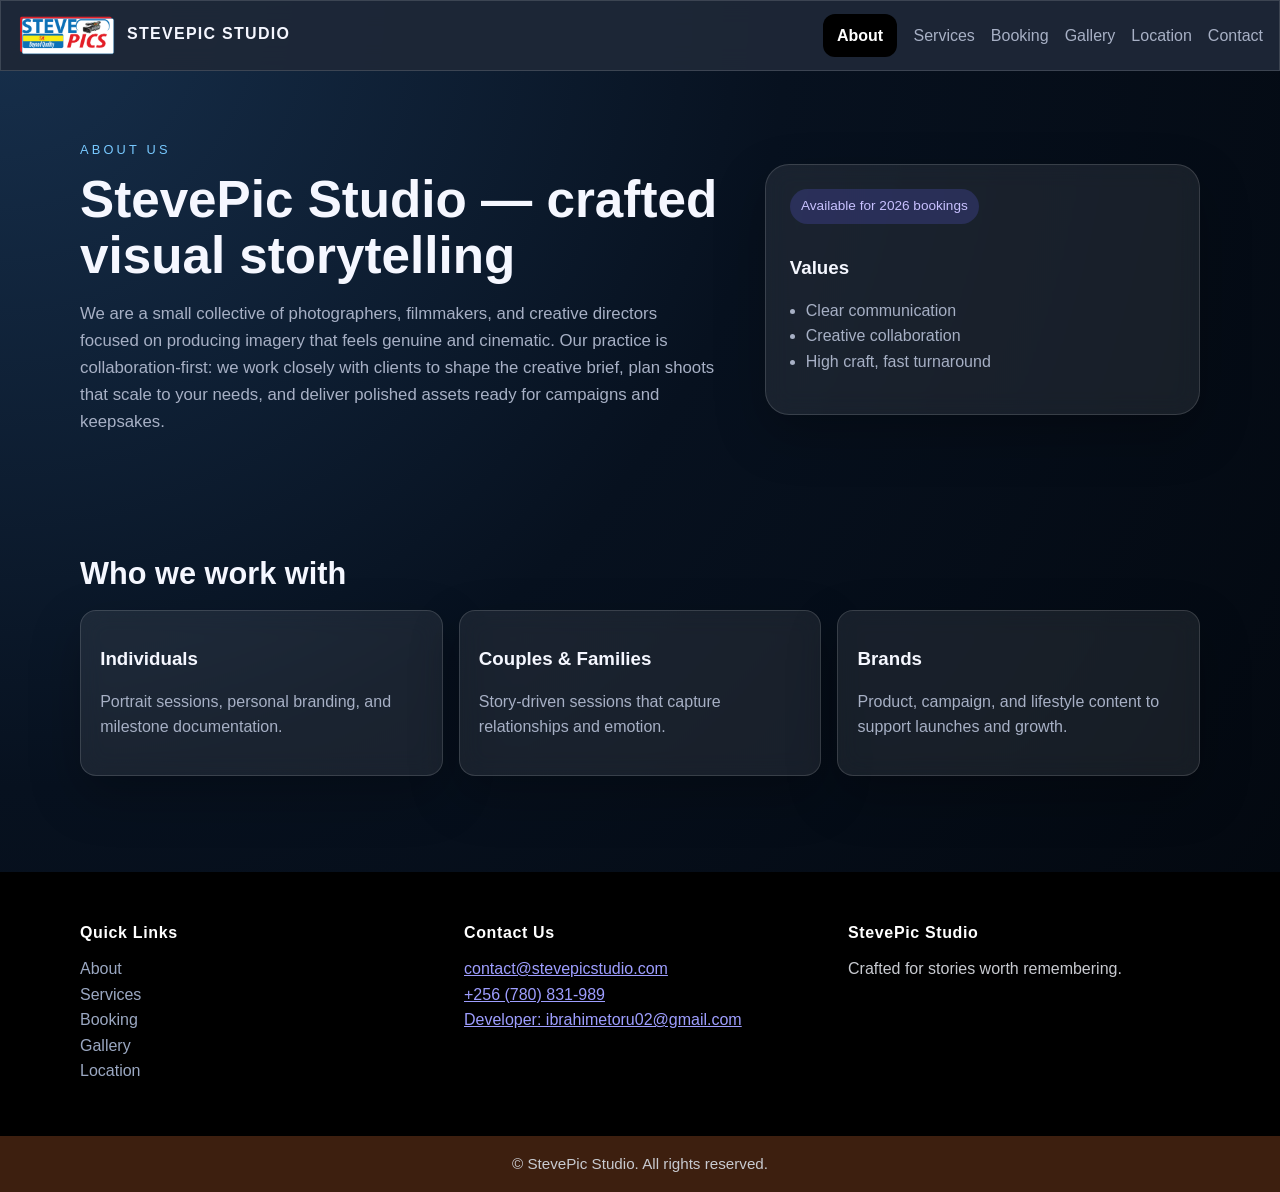
==== about.html @ 47b2e2d0 "Add files via upload" ====
<!DOCTYPE html>
<html lang="en">
  <head>
    <meta charset="UTF-8" />
    <meta name="viewport" content="width=device-width, initial-scale=1.0" />
    <title>About — StevePic Studio</title>
    <link rel="stylesheet" href="styles.css" />
  </head>
  <body class="page-about">
    <header class="hero">
      <nav class="nav container" aria-label="Primary navigation">
        <a class="brand" href="index.html"><img src="logo.png" alt="StevePic Studio logo" class="logo"/>StevePic Studio</a>
        <button class="menu-toggle" aria-label="Open navigation menu" aria-expanded="false">
          <span></span>
          <span></span>
          <span></span>
        </button>
        <div class="nav-links">
          <a href="about.html" class="active">About</a>
          <a href="services.html">Services</a>
          <a href="booking.html">Booking</a>
          <a href="gallery.html">Gallery</a>
          <a href="location.html">Location</a>
          <a href="contact.html">Contact</a>
        </div>
      </nav>
      <div class="container hero-content">
        <div class="hero-copy">
          <p class="eyebrow">About us</p>
          <h1>StevePic Studio — crafted visual storytelling</h1>
          <p class="hero-text">
            We are a small collective of photographers, filmmakers, and creative directors
            focused on producing imagery that feels genuine and cinematic. Our practice is
            collaboration-first: we work closely with clients to shape the creative brief,
            plan shoots that scale to your needs, and deliver polished assets ready for
            campaigns and keepsakes.
          </p>
        </div>

        <aside class="hero-card" aria-label="Studio highlights">
          <div class="card-pill">Available for <span id="year"></span> bookings</div>
          <h3>Values</h3>
          <ul>
            <li>Clear communication</li>
            <li>Creative collaboration</li>
            <li>High craft, fast turnaround</li>
          </ul>
        </aside>
      </div>
    </header>

    <main>
      <section class="section container">
        <div class="section-heading">
          <h2>Who we work with</h2>
        </div>
        <div class="card-grid">
          <article class="info-card">
            <h3>Individuals</h3>
            <p>Portrait sessions, personal branding, and milestone documentation.</p>
          </article>
          <article class="info-card">
            <h3>Couples & Families</h3>
            <p>Story-driven sessions that capture relationships and emotion.</p>
          </article>
          <article class="info-card">
            <h3>Brands</h3>
            <p>Product, campaign, and lifestyle content to support launches and growth.</p>
          </article>
        </div>
      </section>
    </main>

    <footer class="footer">
      <div class="container footer-content">
        <div class="footer-grid">
          <div>
            <div class="footer-heading">Quick Links</div>
            <div class="footer-links">
              <a href="about.html">About</a><br />
              <a href="services.html">Services</a><br />
              <a href="booking.html">Booking</a><br />
              <a href="gallery.html">Gallery</a><br />
              <a href="location.html">Location</a>
            </div>
          </div>
          <div>
            <div class="footer-heading">Contact Us</div>
            <div>
              <a href="mailto:contact@stevepicstudio.com">contact@stevepicstudio.com</a><br />
              <a href="https://wa.me/+256780831989" target="_blank" rel="noopener noreferrer">+256 (780) 831-989</a><br />
              <a href="mailto:ibrahimetoru02@gmail.com">Developer: ibrahimetoru02@gmail.com</a>
            </div>
          </div>
          <div>
            <div class="footer-heading">StevePic Studio</div>
            <div>Crafted for stories worth remembering.</div>
          </div>
        </div>
      </div>
      <div class="footer-bottom">
        © <span id="year"></span> StevePic Studio. All rights reserved.
      </div>
    </footer>

    <script src="script.js"></script>
  </body>
</html>
---- styles.css ----
:root {
  color-scheme: dark;
  --bg: #07111f;
  --panel: rgba(255, 255, 255, 0.08);
  --panel-strong: rgba(255, 255, 255, 0.12);
  --text: #f5f7ff;
  --muted: #a7b0c5;
  --accent: #ff8a5b;
  --accent-2: #6c63ff;
  --border: rgba(255, 255, 255, 0.14);
}

* {
  box-sizing: border-box;
}

html,
body {
  min-height: 100%;
}

body {
  margin: 0;
  display: flex;
  flex-direction: column;
  min-height: 100vh;
  font-family: 'Inter', sans-serif;
  color: var(--text);
  background: radial-gradient(circle at top left, #17304d 0%, var(--bg) 45%, #02060c 100%);
  line-height: 1.6;
}

main {
  flex: 1;
  padding-bottom: 3rem;
}

img {
  max-width: 100%;
 
  
}

.container {
  width: min(1120px, calc(100% - 2rem));
  margin: 0 auto;
}

.hero {
  padding: 0 0 4.5rem;
  margin-top: 0;
}

.nav {
  display: flex;
  justify-content: space-between;
  align-items: center;
  padding: 0.8rem 1rem;
  border: 1px solid var(--border);
  border-radius: 0;
  background: rgba(7, 17, 31, 0.9);
  backdrop-filter: blur(12px);
}

/* Make the nav full width while keeping inner container spacing */
.nav.container {
  width: 100%;
  max-width: none;
  margin: 0;
  padding-left: 1rem;
  padding-right: 1rem;
  border-radius: 0;
}

.page-home .nav {
  background: rgba(7, 17, 31, 0.9);
}

.page-about .nav {
  background: rgba(30, 40, 55, 0.95);
}

.page-services .nav {
  background: rgba(20, 30, 45, 0.95);
}

.page-booking .nav {
  background: rgba(18, 24, 40, 0.95);
}

.page-gallery .nav {
  background: rgba(12, 20, 30, 0.95);
}

.brand {
  color: var(--text);
  text-decoration: none;
  font-weight: 800;
  letter-spacing: 0.08em;
  text-transform: uppercase;
}

.brand img,
.logo {
  height:40px;
  display: inline-block;
  vertical-align: middle;
  margin-right: 0.6rem;
}

.nav-links {
  display: flex;
  gap: 1rem;
  align-items: center;
}

.nav-links a {
  color: var(--muted);
  text-decoration: none;
  font-weight: 500;
  transition: color 180ms ease;
}

.nav-links a:hover {
  color: var(--text);
}

.nav-links a.active {
  background: #000;
  color: #fff;
  font-weight: 700;
  padding: 0.55rem 0.9rem;
  border-radius: 0.75rem;
}

.menu-toggle {
  display: none;
  flex-direction: column;
  gap: 0.24rem;
  border: 0;
  background: transparent;
  padding: 0.25rem;
  cursor: pointer;
}

.menu-toggle span {
  width: 1.4rem;
  height: 2px;
  background: var(--text);
  display: block;
}

.hero-content {
  display: grid;
  grid-template-columns: 1.2fr 0.8fr;
  gap: 2rem;
  align-items: center;
  padding-top: 3.5rem;
}

.eyebrow {
  text-transform: uppercase;
  letter-spacing: 0.25em;
  font-size: 0.8rem;
  color: #78c9ff;
  margin-bottom: 0.75rem;
}

h1,
h2,
h3 {
  line-height: 1.1;
}

h1 {
  font-size: clamp(2.2rem, 4vw, 4rem);
  margin: 0 0 1rem;
}

.hero-text {
  font-size: 1.05rem;
  color: var(--muted);
  max-width: 640px;
}

.hero-actions {
  display: flex;
  gap: 1rem;
  flex-wrap: wrap;
  margin-top: 1.5rem;
}

.btn {
  display: inline-flex;
  width: auto;
  min-width: 180px;
  padding: 0.8rem 1.2rem;
  justify-content: center;
  align-items: center;
  border-radius: 999px;
  text-align: center;
  text-decoration: none;
  font-weight: 600;
  transition: transform 200ms ease, background 200ms ease;
}
.form-control{
  height: 50px;
  padding: 10px;
  font-size: 16px;
}

.btn:hover {
  transform: translateY(-2px);
}

@media (max-width: 500px) {
  .btn {
    width: 100%;
    max-width: 100%;
  }
}

.btn-primary {
  background: linear-gradient(135deg, var(--accent), #ffb36b);
  color: #111;
}
.btn-primary:hover {
  background: linear-gradient(135deg, #81b604, var(--accent));
}
.btn-secondary {
  background: transparent;
  color: var(--text);
  border: 1px solid var(--border);
}

.hero-card,
.info-card,
.portfolio-card,
.contact-form {
  background: var(--panel);
  border: 1px solid var(--border);
  box-shadow: 0 20px 50px rgba(0, 0, 0, 0.25);
  backdrop-filter: blur(12px);
}

.hero-card {
  padding: 1.5rem;
  border-radius: 1.5rem;
}

.card-pill {
  display: inline-block;
  padding: 0.4rem 0.7rem;
  border-radius: 999px;
  background: rgba(108, 99, 255, 0.2);
  color: #c8c1ff;
  font-size: 0.85rem;
  margin-bottom: 1rem;
}

.hero-card ul {
  padding-left: 1rem;
  color: var(--muted);
}

.section {
  padding: 2rem 0 3rem;
}

.stats {
  display: grid;
  grid-template-columns: repeat(3, 1fr);
  gap: 1rem;
  margin-top: 1rem;
}

.stats > div {
  padding: 1.2rem;
  border-radius: 1rem;
  background: var(--panel-strong);
  border: 1px solid var(--border);
  text-align: center;
}

.stats strong {
  display: block;
  font-size: 1.4rem;
  margin-bottom: 0.25rem;
}

.stats span {
  color: var(--muted);
}

.section-heading {
  margin-bottom: 1.25rem;
}

.section-heading h2 {
  font-size: clamp(1.5rem, 2.4vw, 2.2rem);
  margin: 0;
}

.card-grid,
.portfolio-grid {
  display: grid;
  grid-template-columns: repeat(3, 1fr);
  gap: 1rem;
}

.service-highlight-section {
  margin-top: 2rem;
}

.service-highlight-grid {
  display: grid;
  grid-template-columns: minmax(0, 1.1fr) minmax(0, 0.9fr);
  gap: 1.5rem;
  align-items: center;
}




/* banner image */
.service-highlight-image img {

  height: 400px;
  border-radius: 10px;
  display: block;
  box-shadow: 0 20px 50px rgba(0, 0, 0, 0.25);
  object-fit: contain;
}

.service-highlight-grid ul {
  list-style: disc inside;
  margin-top: 1rem;
  color: var(--muted);
}

.info-card,
.portfolio-card {
  padding: 1.2rem;
  border-radius: 1rem;
}

.map-container {
  margin-top: 1.5rem;
  border: 1px solid rgba(255, 255, 255, 0.12);
  border-radius: 1rem;
  overflow: hidden;
  background: rgba(0, 0, 0, 0.8);
}

.map-container iframe {
  width: 100%;
  min-height: 420px;
  border: 0;
  display: block;
}

.info-card p,
.portfolio-card p {
  color: var(--muted);
}

.contact {
  display: grid;
  gap: 1rem;
}

.contact-form {
  display: grid;
  gap: 0.9rem;
  padding: 1.2rem;
  border-radius: 1rem;
}

.contact-form input,
.contact-form textarea {
  border: 1px solid var(--border);
  border-radius: 0.8rem;
  padding: 0.85rem 1rem;
  background: rgba(255, 255, 255, 0.04);
  color: var(--text);
  font: inherit;
}

.contact-form input:focus,
.contact-form textarea:focus {
  outline: 2px solid rgba(255, 138, 91, 0.45);
  border-color: var(--accent);
}

.contact-form input::placeholder,
.contact-form textarea::placeholder {
  color: #9ba8c2;
}

.form-message {
  min-height: 1.2rem;
  margin: 0;
  font-size: 0.95rem;
}

.form-message.success {
  color: #8dffb2;
}

.form-message.error {
  color: #ff9b9b;
}

.form-message.info {
  color: #b7cdff;
}

/* Contact icons removed per user preference; text links are used instead */

.reveal {
  opacity: 0;
  transform: translateY(20px);
  transition: opacity 600ms ease, transform 600ms ease;
}

.reveal.is-visible {
  opacity: 1;
  transform: translateY(0);
}

.back-to-top {
  position: fixed;
  right: 1rem;
  bottom: 1rem;
  border: 0;
  border-radius: 999px;
  width: 2.8rem;
  height: 2.8rem;
  background: linear-gradient(135deg, var(--accent), var(--accent-2));
  color: white;
  cursor: pointer;
  font-size: 1.2rem;
  box-shadow: 0 12px 24px rgba(0, 0, 0, 0.3);
  opacity: 0;
  pointer-events: none;
  transition: opacity 220ms ease, transform 220ms ease;
}

.back-to-top.show {
  opacity: 1;
  pointer-events: auto;
}

.back-to-top:hover {
  transform: translateY(-2px);
}

.footer {
  padding: 3rem 0 0;
  color: #c8cad0;
  background: #000;
  text-align: left;
  margin-top: auto;
}

.footer .footer-content {
  padding: 0 0 2rem;
}

.footer .footer-grid {
  display: grid;
  grid-template-columns: repeat(3, minmax(0, 1fr));
  gap: 2rem;
  align-items: start;
}

.footer .footer-heading {
  color: #fff;
  font-weight: 700;
  margin-bottom: 0.65rem;
  letter-spacing: 0.04em;
}

.footer .footer-links a,
.footer .footer-links a:visited {
  color: #9ba8c2;
  text-decoration: none;
}

.footer .footer-links a:hover {
  color: #fff;
}

.footer small,
.footer p,
.footer div {
  color: #c8cad0;
}

.footer-bottom {
  background: #3d1f0f;
  padding: 1rem 0;
  text-align: center;
  color: #f4e7d3;
  font-size: 0.95rem;
  margin-top: 20px;
  margin-bottom: 0;
}

.footer-bottom a {
  color: #f4e7d3;
  text-decoration: none;
}

@media (max-width: 820px) {
  .footer .footer-grid {
    grid-template-columns: 1fr;
  }
}

@media (max-width: 820px) {
  .hero-content,
  .card-grid,
  .portfolio-grid,
  .stats,
  .service-highlight-grid {
    grid-template-columns: 1fr;
  }

  .service-highlight-image {
    order: 2;
    width: 100%;
  }

  .service-highlight-image img {
    width: 100%;
    max-height: 420px;
    object-fit: cover;
  }

  .nav {
    border-radius: 1rem;
    flex-direction: column;
    gap: 0.7rem;
  }

  .menu-toggle {
    display: flex;
  }

  .nav {
    align-items: center;
    justify-content: space-between;
    position: relative;
    z-index: 9998;
  }

  .nav-links {
    display: none;
    position: fixed;
    top: 0;
    left: 0;
    width: 100%;
    height: 75vh;
    padding: 4.5rem 1.5rem 1.5rem;
    flex-direction: column;
    gap: 1rem;
    align-items: stretch;
    background: rgba(0, 0, 0, 0.95);
    z-index: 100000;
    overflow-y: auto;
    border-bottom-left-radius: 1.2rem;
    border-bottom-right-radius: 1.2rem;
  }

  .nav-panel {
    width: 100%;
    padding: 0;
    flex-direction: column;
    gap: 1rem;
    background: transparent;
    border: none;
    box-shadow: none;
    position: relative;
    z-index: 100001;
    overflow: visible;
  }

  .nav-links.open {
    display: flex;
  }

  .nav-links a {
    width: 100%;
    padding: 0.85rem 1rem;
    border-radius: 0.85rem;
    background: rgba(255, 255, 255, 0.04);
  }

  .nav-links a.active,
  .nav-links a:hover {
    background: rgba(255, 255, 255, 0.12);
  }
}
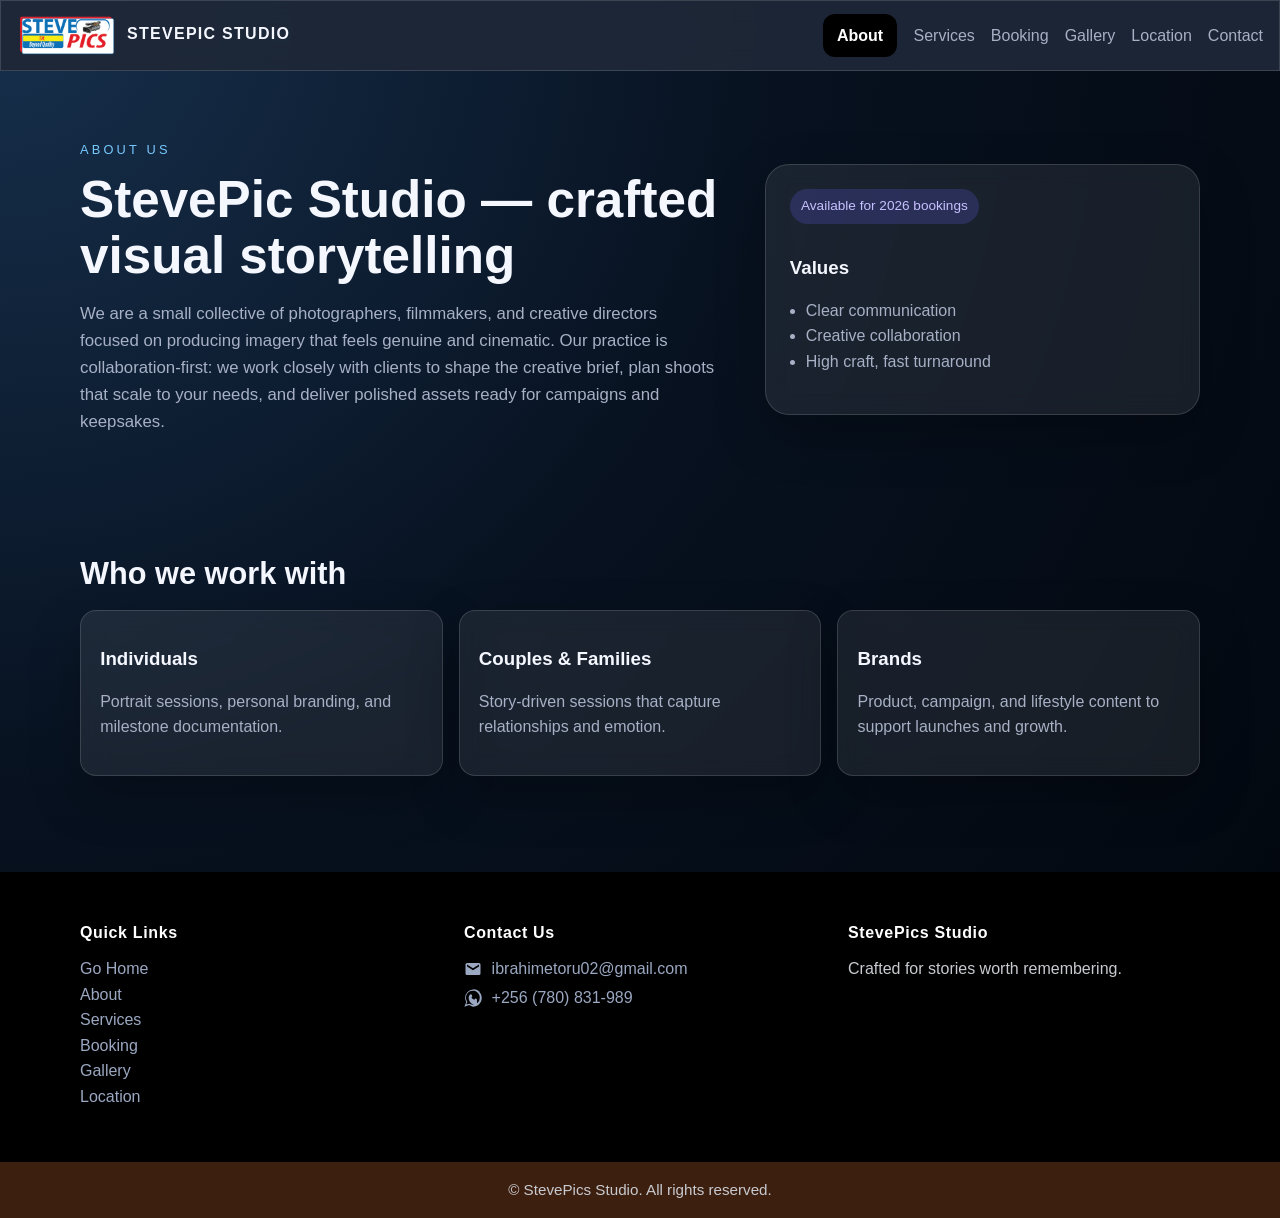
==== commit 371308ce: "Add files via upload" ====
--- a/about.html
+++ b/about.html
@@ -9,7 +9,8 @@
   <body class="page-about">
     <header class="hero">
       <nav class="nav container" aria-label="Primary navigation">
-        <a class="brand" href="index.html"><img src="logo.png" alt="StevePic Studio logo" class="logo"/>StevePic Studio</a>
+        <a class="brand" href="index.html">
+          <img src="stevePics studio lira logo.png" alt="StevePic Studio logo" class="logo"/>StevePic Studio</a>
         <button class="menu-toggle" aria-label="Open navigation menu" aria-expanded="false">
           <span></span>
           <span></span>
@@ -71,38 +72,53 @@
       </section>
     </main>
 
-    <footer class="footer">
+    
+   
+   <footer class="footer">
       <div class="container footer-content">
         <div class="footer-grid">
           <div>
             <div class="footer-heading">Quick Links</div>
             <div class="footer-links">
+              <a href="index.html">Go Home</a><br />
               <a href="about.html">About</a><br />
               <a href="services.html">Services</a><br />
               <a href="booking.html">Booking</a><br />
-              <a href="gallery.html">Gallery</a><br />
+              <a href="gallery.html">Gallery</a><br>
               <a href="location.html">Location</a>
             </div>
           </div>
           <div>
-            <div class="footer-heading">Contact Us</div>
-            <div>
-              <a href="mailto:contact@stevepicstudio.com">contact@stevepicstudio.com</a><br />
-              <a href="https://wa.me/+256780831989" target="_blank" rel="noopener noreferrer">+256 (780) 831-989</a><br />
-              <a href="mailto:ibrahimetoru02@gmail.com">Developer: ibrahimetoru02@gmail.com</a>
+           <div class="footer-heading">Contact Us</div>
+            <div class="contact-info">
+              <a class="contact-item" href="mailto:ibrahimetoru02@gmail.com">
+                <span class="icon" aria-hidden="true">
+                  <svg viewBox="0 0 24 24" xmlns="http://www.w3.org/2000/svg">
+                    <path d="M20 4H4a2 2 0 0 0-2 2v12a2 2 0 0 0 2 2h16a2 2 0 0 0 2-2V6a2 2 0 0 0-2-2zm0 4.5-8 5-8-5V6l8 5 8-5v2.5z"/>
+                  </svg>
+                </span>
+                <span class="contact-text">ibrahimetoru02@gmail.com</span>
+              </a><br />
+              <a class="contact-item" href="https://wa.me/256780831989" target="_blank" rel="noopener noreferrer">
+                <span class="icon" aria-hidden="true">
+                  <svg viewBox="0 0 24 24" xmlns="http://www.w3.org/2000/svg">
+                    <path d="M20.52 3.48A11.86 11.86 0 0 0 12 .5 11.6 11.6 0 0 0 1.5 11.6c0 2.07.54 4 1.5 5.73L.5 23.5l6.5-2.2A11.6 11.6 0 0 0 12 23.5c6.4 0 11.63-5.2 11.63-11.6 0-3.1-1.22-5.9-3.11-7.78zM12 21a9.3 9.3 0 0 1-4.68-1.28l-.34-.2-3.86 1.31 1.32-3.76-.22-.36A9.2 9.2 0 1 1 21 12 9.27 9.27 0 0 1 12 21zm5.2-7.3c-.28-.14-1.66-.82-1.92-.91s-.42-.14-.6.14-.69.91-.85 1.1-.31.21-.59.07a6.2 6.2 0 0 1-1.82-1.12 6.98 6.98 0 0 1-1.29-1.61c-.14-.28 0-.43.11-.56.11-.11.28-.31.42-.47.14-.16.19-.28.28-.47.09-.19 0-.35-.07-.49s-.6-1.46-.82-2c-.22-.53-.43-.46-.6-.47-.14 0-.31 0-.47 0s-.49.07-.75.35a3.2 3.2 0 0 0-1 1.2c-.35.61-1.02 1.84-1.02 3.45s1.05 4 1.2 4.28c.14.28 2.07 3.3 5.02 4.62 2.95 1.31 2.95.87 3.48.81.53-.07 1.66-.68 1.9-1.33.22-.61.22-1.13.15-1.24-.07-.11-.28-.16-.56-.3z"/>
+                  </svg>
+                </span>
+                <span class="contact-text">+256 (780) 831-989</span>
+              </a>
             </div>
           </div>
           <div>
-            <div class="footer-heading">StevePic Studio</div>
+            <div class="footer-heading">StevePics Studio</div>
             <div>Crafted for stories worth remembering.</div>
           </div>
         </div>
       </div>
       <div class="footer-bottom">
-        © <span id="year"></span> StevePic Studio. All rights reserved.
+        &copy; <span id="year"></span> StevePics Studio. All rights reserved.
       </div>
     </footer>
-
     <script src="script.js"></script>
   </body>
 </html>
--- a/styles.css
+++ b/styles.css
@@ -386,6 +386,25 @@
   font: inherit;
 }
 
+.contact-form .date-field {
+  display: flex;
+  align-items: center;
+  gap: 0.75rem;
+  width: 100%;
+  flex-wrap: nowrap;
+}
+
+.contact-form .date-label {
+  color: #9ba8c2;
+  font-size: 0.95rem;
+  white-space: nowrap;
+}
+
+.contact-form .date-field input {
+  flex: 1;
+  min-width: 0;
+}
+
 .contact-form input:focus,
 .contact-form textarea:focus {
   outline: 2px solid rgba(255, 138, 91, 0.45);
@@ -397,6 +416,16 @@
   color: #9ba8c2;
 }
 
+@media (max-width: 480px) {
+  .contact-form .date-field {
+    gap: 0.5rem;
+  }
+
+  .contact-form .date-label {
+    font-size: 0.9rem;
+  }
+}
+
 .form-message {
   min-height: 1.2rem;
   margin: 0;
@@ -415,8 +444,34 @@
   color: #b7cdff;
 }
 
-/* Contact icons removed per user preference; text links are used instead */
-
+.contact-item {
+  display: inline-flex;
+  gap: 0.6rem;
+  align-items: center;
+  color: #9ba8c2;
+  text-decoration: none;
+}
+.contact-item .icon {
+  display: inline-flex;
+  width: 18px;
+  height: 18px;
+  flex: 0 0 18px;
+  align-items: center;
+  justify-content: center;
+  color: #9ba8c2;
+}
+.contact-item svg {
+  width: 18px;
+  height: 18px;
+  display: block;
+  fill: currentColor;
+}
+.contact-item:hover,
+.contact-item:focus {
+  color: #fff;
+}
+
+/* End footer contact icons */
 .reveal {
   opacity: 0;
   transform: translateY(20px);
@@ -506,6 +561,14 @@
   margin-top: 20px;
   margin-bottom: 0;
 }
+.contact-info a{
+  text-decoration: none;
+  color: #9ba8c2;
+
+}
+.contact-info a:hover{
+  color: #fff;
+}
 
 .footer-bottom a {
   color: #f4e7d3;
@@ -602,3 +665,11 @@
     background: rgba(255, 255, 255, 0.12);
   }
 }
+
+
+
+.gallery-img img{
+ 
+ 
+  object-fit: cover;
+}
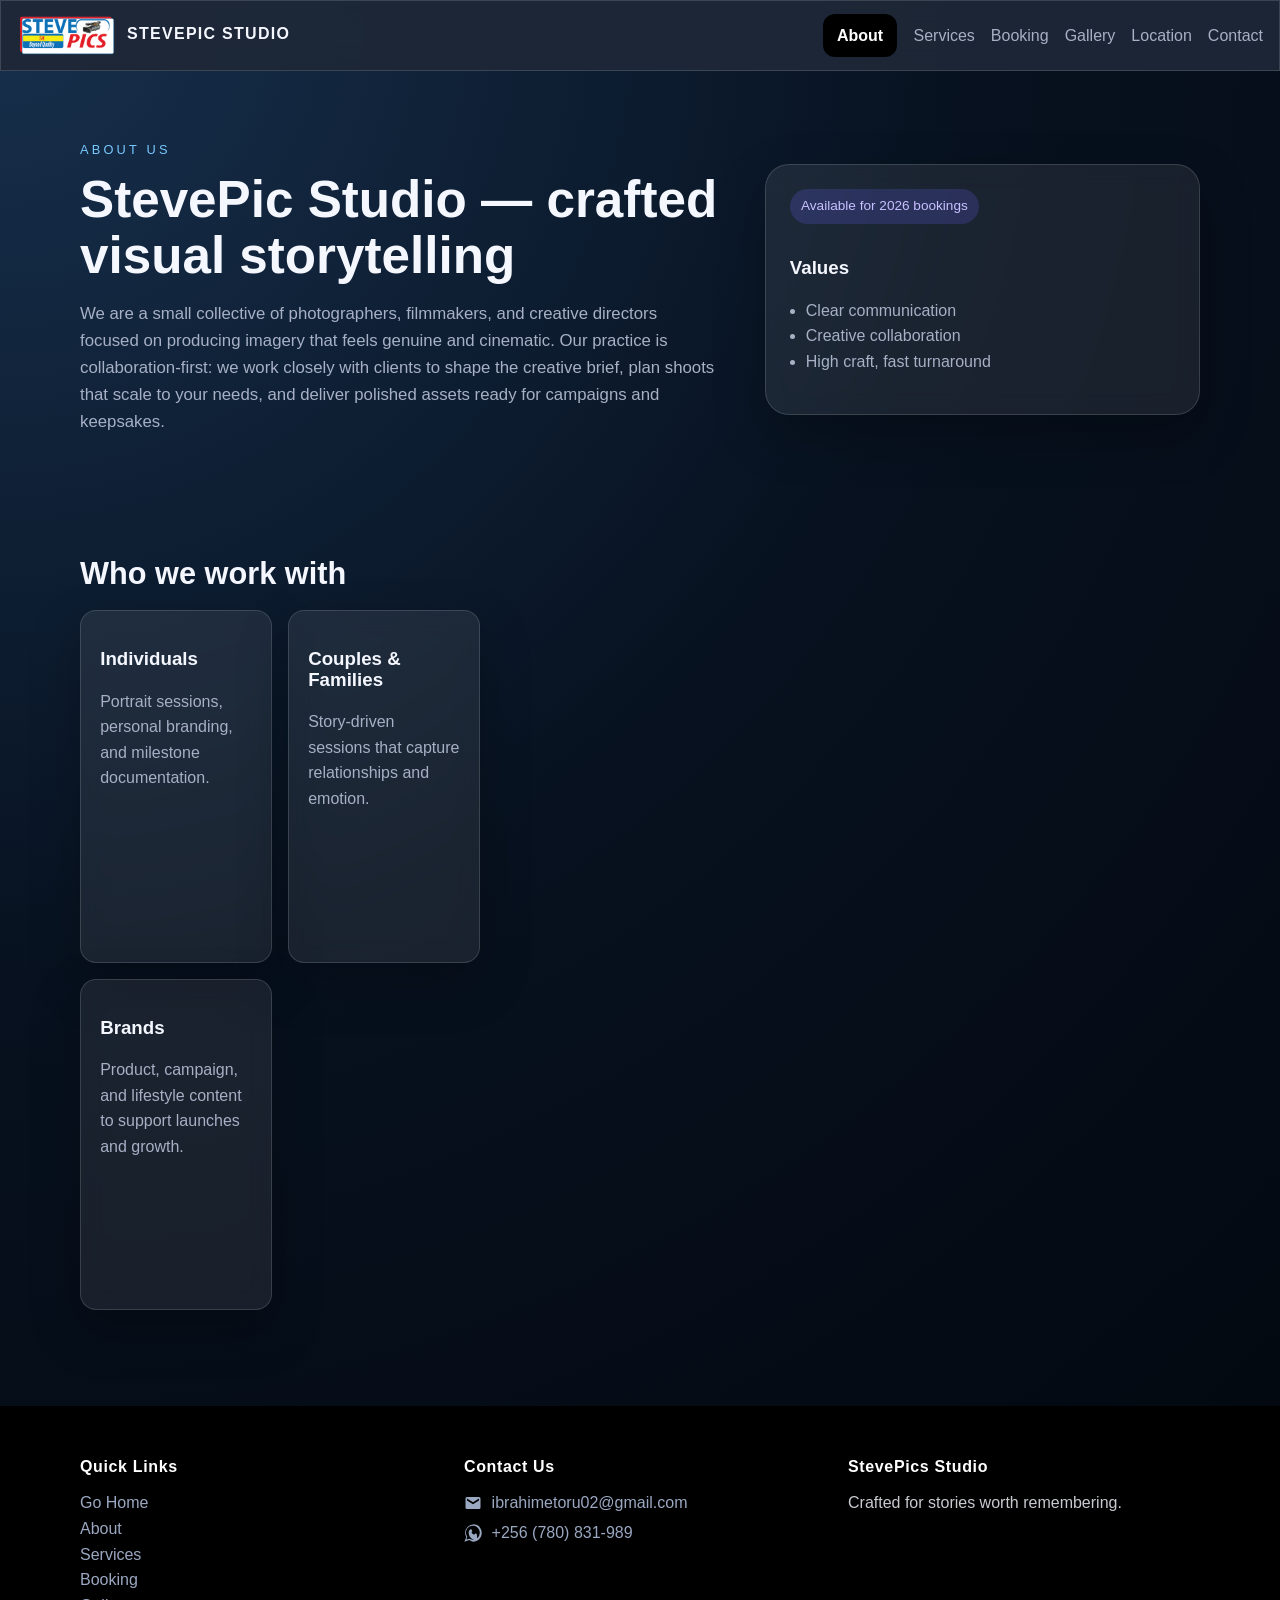
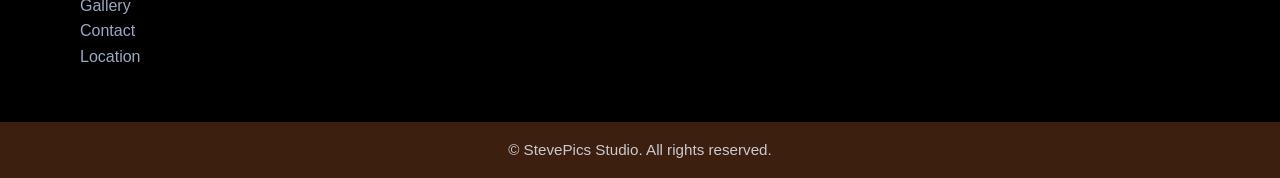
==== commit 9f3812a0: "Add files via upload" ====
--- a/about.html
+++ b/about.html
@@ -84,7 +84,8 @@
               <a href="about.html">About</a><br />
               <a href="services.html">Services</a><br />
               <a href="booking.html">Booking</a><br />
-              <a href="gallery.html">Gallery</a><br>
+              <a href="gallery.html">Gallery</a><br />
+              <a href="contact.html">Contact</a><br />
               <a href="location.html">Location</a>
             </div>
           </div>
--- a/styles.css
+++ b/styles.css
@@ -304,8 +304,13 @@
 .card-grid,
 .portfolio-grid {
   display: grid;
-  grid-template-columns: repeat(3, 1fr);
+  grid-template-columns: repeat(2, 1fr);
   gap: 1rem;
+
+}
+.card-grid{
+  height: 700px;
+  width: 400px;
 }
 
 .service-highlight-section {
@@ -330,6 +335,27 @@
   display: block;
   box-shadow: 0 20px 50px rgba(0, 0, 0, 0.25);
   object-fit: contain;
+}
+
+/* Responsive adjustments for the service banner */
+@media (max-width: 768px) {
+  .service-highlight-grid {
+    grid-template-columns: 1fr;
+    gap: 1rem;
+  }
+
+  .service-highlight-image {
+    display: block;
+    width: 100%;
+  }
+
+  .service-highlight-image img {
+    height: auto;
+    max-height: 260px;
+    width: 100%;
+    object-fit: contain;
+    border-radius: 8px;
+  }
 }
 
 .service-highlight-grid ul {
@@ -672,4 +698,11 @@
  
  
   object-fit: cover;
+}
+.hero-actions_book {
+  display: flex;
+  gap: 1rem;
+  flex-wrap: wrap;
+  margin-top: 1.5rem;
+  justify-content: center;
 }
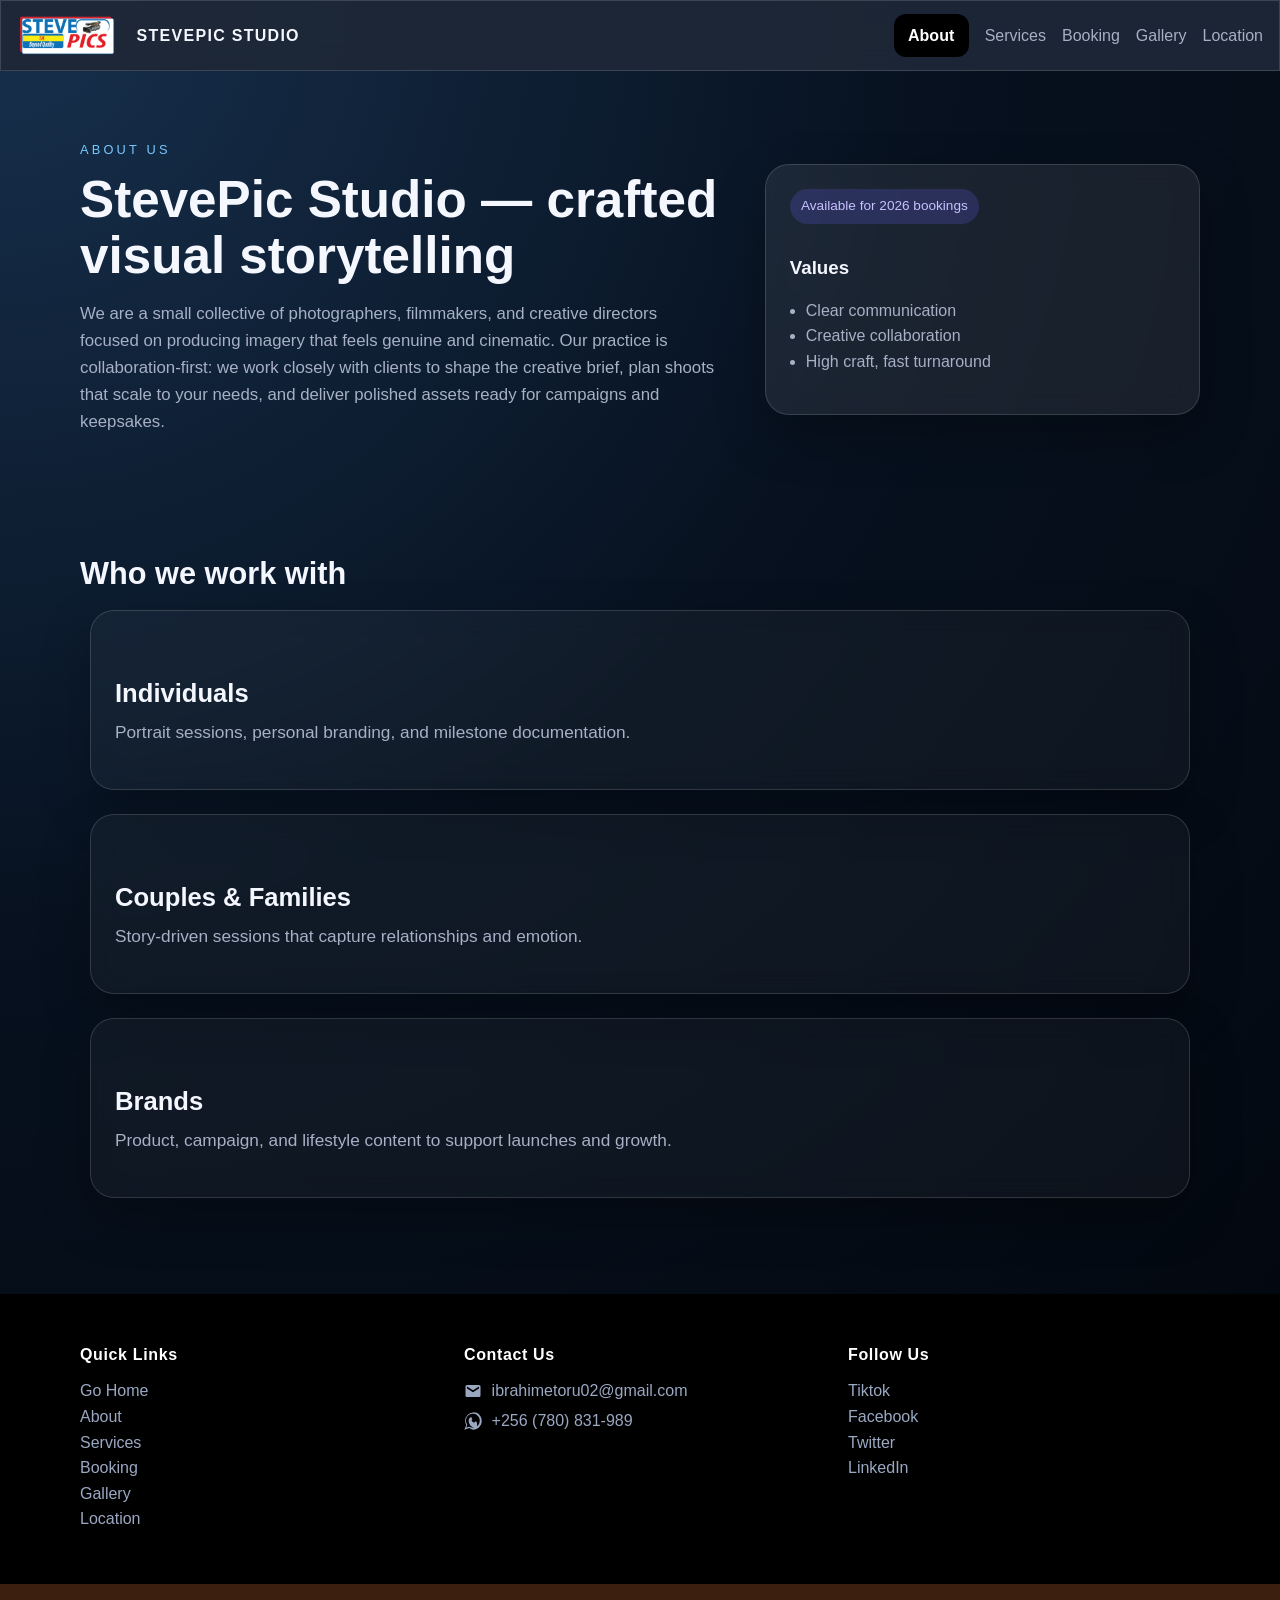
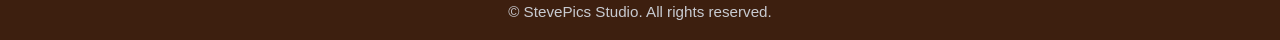
==== commit c72a763a: "Add files via upload" ====
--- a/about.html
+++ b/about.html
@@ -4,6 +4,10 @@
     <meta charset="UTF-8" />
     <meta name="viewport" content="width=device-width, initial-scale=1.0" />
     <title>About — StevePic Studio</title>
+     <meta 
+    name="description" content="Official website for Stevepics Digital Studio, creates vivid photography, cinematic video, and bold visual branding and Graphic Services in Lira, Uganda.">
+
+
     <link rel="stylesheet" href="styles.css" />
   </head>
   <body class="page-about">
@@ -22,7 +26,7 @@
           <a href="booking.html">Booking</a>
           <a href="gallery.html">Gallery</a>
           <a href="location.html">Location</a>
-          <a href="contact.html">Contact</a>
+          
         </div>
       </nav>
       <div class="container hero-content">
@@ -85,35 +89,44 @@
               <a href="services.html">Services</a><br />
               <a href="booking.html">Booking</a><br />
               <a href="gallery.html">Gallery</a><br />
-              <a href="contact.html">Contact</a><br />
+              
               <a href="location.html">Location</a>
             </div>
           </div>
           <div>
            <div class="footer-heading">Contact Us</div>
-            <div class="contact-info">
-              <a class="contact-item" href="mailto:ibrahimetoru02@gmail.com">
-                <span class="icon" aria-hidden="true">
-                  <svg viewBox="0 0 24 24" xmlns="http://www.w3.org/2000/svg">
-                    <path d="M20 4H4a2 2 0 0 0-2 2v12a2 2 0 0 0 2 2h16a2 2 0 0 0 2-2V6a2 2 0 0 0-2-2zm0 4.5-8 5-8-5V6l8 5 8-5v2.5z"/>
-                  </svg>
-                </span>
-                <span class="contact-text">ibrahimetoru02@gmail.com</span>
-              </a><br />
-              <a class="contact-item" href="https://wa.me/256780831989" target="_blank" rel="noopener noreferrer">
-                <span class="icon" aria-hidden="true">
-                  <svg viewBox="0 0 24 24" xmlns="http://www.w3.org/2000/svg">
-                    <path d="M20.52 3.48A11.86 11.86 0 0 0 12 .5 11.6 11.6 0 0 0 1.5 11.6c0 2.07.54 4 1.5 5.73L.5 23.5l6.5-2.2A11.6 11.6 0 0 0 12 23.5c6.4 0 11.63-5.2 11.63-11.6 0-3.1-1.22-5.9-3.11-7.78zM12 21a9.3 9.3 0 0 1-4.68-1.28l-.34-.2-3.86 1.31 1.32-3.76-.22-.36A9.2 9.2 0 1 1 21 12 9.27 9.27 0 0 1 12 21zm5.2-7.3c-.28-.14-1.66-.82-1.92-.91s-.42-.14-.6.14-.69.91-.85 1.1-.31.21-.59.07a6.2 6.2 0 0 1-1.82-1.12 6.98 6.98 0 0 1-1.29-1.61c-.14-.28 0-.43.11-.56.11-.11.28-.31.42-.47.14-.16.19-.28.28-.47.09-.19 0-.35-.07-.49s-.6-1.46-.82-2c-.22-.53-.43-.46-.6-.47-.14 0-.31 0-.47 0s-.49.07-.75.35a3.2 3.2 0 0 0-1 1.2c-.35.61-1.02 1.84-1.02 3.45s1.05 4 1.2 4.28c.14.28 2.07 3.3 5.02 4.62 2.95 1.31 2.95.87 3.48.81.53-.07 1.66-.68 1.9-1.33.22-.61.22-1.13.15-1.24-.07-.11-.28-.16-.56-.3z"/>
-                  </svg>
-                </span>
-                <span class="contact-text">+256 (780) 831-989</span>
-              </a>
-            </div>
+              <div class="contact-info">
+                <a class="contact-item" href="mailto:ibrahimetoru02@gmail.com">
+                  <span class="icon" aria-hidden="true">
+                    <svg viewBox="0 0 24 24" xmlns="http://www.w3.org/2000/svg" aria-hidden="true" focusable="false">
+                      <path d="M20 4H4a2 2 0 0 0-2 2v12a2 2 0 0 0 2 2h16a2 2 0 0 0 2-2V6a2 2 0 0 0-2-2zm0 4.5-8 5-8-5V6l8 5 8-5v2.5z"/>
+                    </svg>
+                  </span>
+                  <span class="contact-text">ibrahimetoru02@gmail.com</span>
+                </a><br />
+                <a class="contact-item" href="https://wa.me/256780831989" target="_blank" rel="noopener noreferrer">
+                  <span class="icon" aria-hidden="true">
+                    <svg viewBox="0 0 24 24" xmlns="http://www.w3.org/2000/svg" aria-hidden="true" focusable="false">
+                      <path d="M20.52 3.48A11.86 11.86 0 0 0 12 .5 11.6 11.6 0 0 0 1.5 11.6c0 2.07.54 4 1.5 5.73L.5 23.5l6.5-2.2A11.6 11.6 0 0 0 12 23.5c6.4 0 11.63-5.2 11.63-11.6 0-3.1-1.22-5.9-3.11-7.78zM12 21a9.3 9.3 0 0 1-4.68-1.28l-.34-.2-3.86 1.31 1.32-3.76-.22-.36A9.2 9.2 0 1 1 21 12 9.27 9.27 0 0 1 12 21zm5.2-7.3c-.28-.14-1.66-.82-1.92-.91s-.42-.14-.6.14-.69.91-.85 1.1-.31.21-.59.07a6.2 6.2 0 0 1-1.82-1.12 6.98 6.98 0 0 1-1.29-1.61c-.14-.28 0-.43.11-.56.11-.11.28-.31.42-.47.14-.16.19-.28.28-.47.09-.19 0-.35-.07-.49s-.6-1.46-.82-2c-.22-.53-.43-.46-.6-.47-.14 0-.31 0-.47 0s-.49.07-.75.35a3.2 3.2 0 0 0-1 1.2c-.35.61-1.02 1.84-1.02 3.45s1.05 4 1.2 4.28c.14.28 2.07 3.3 5.02 4.62 2.95 1.31 2.95.87 3.48.81.53-.07 1.66-.68 1.9-1.33.22-.61.22-1.13.15-1.24-.07-.11-.28-.16-.56-.3z"/>
+                    </svg>
+                  </span>
+                  <span class="contact-text">+256 (780) 831-989</span>
+                </a>
+              </div>
           </div>
           <div>
-            <div class="footer-heading">StevePics Studio</div>
-            <div>Crafted for stories worth remembering.</div>
+            <div class="footer-heading">Follow Us</div>
+            <div class="footer-links">
+              <a href="#">Tiktok</a><br />
+              <a href="#">Facebook</a><br />
+              <a href="#">Twitter</a><br />
+              <a href="#">LinkedIn</a><br />
+              
+            </div>
+            
           </div>
+
+          
         </div>
       </div>
       <div class="footer-bottom">
--- a/styles.css
+++ b/styles.css
@@ -28,6 +28,15 @@
   color: var(--text);
   background: radial-gradient(circle at top left, #17304d 0%, var(--bg) 45%, #02060c 100%);
   line-height: 1.6;
+  overflow-x: hidden;
+}
+
+img,
+video,
+iframe {
+  max-width: 100%;
+  height: auto;
+  display: block;
 }
 
 main {
@@ -93,11 +102,16 @@
 }
 
 .brand {
+  display: inline-flex;
+  align-items: center;
+  gap: 0.6rem;
   color: var(--text);
   text-decoration: none;
   font-weight: 800;
   letter-spacing: 0.08em;
   text-transform: uppercase;
+  max-width: 100%;
+  white-space: normal;
 }
 
 .brand img,
@@ -112,6 +126,7 @@
   display: flex;
   gap: 1rem;
   align-items: center;
+  flex-wrap: wrap;
 }
 
 .nav-links a {
@@ -218,6 +233,20 @@
     width: 100%;
     max-width: 100%;
   }
+
+  .hero-actions,
+  .hero-actions_book {
+    flex-direction: column;
+    align-items: stretch;
+  }
+
+  h1 {
+    font-size: 2.1rem;
+  }
+
+  .section-heading h2 {
+    font-size: 1.8rem;
+  }
 }
 
 .btn-primary {
@@ -306,11 +335,104 @@
   display: grid;
   grid-template-columns: repeat(2, 1fr);
   gap: 1rem;
-
-}
-.card-grid{
-  height: 700px;
-  width: 400px;
+}
+
+.page-about .card-grid {
+  display: grid;
+  grid-template-columns: 1fr;
+  gap: 1.5rem;
+  width: 100%;
+  max-width: 1100px;
+  margin: 0 auto;
+}
+
+.page-about .info-card {
+  min-height: 180px;
+  padding: 2rem 1.5rem;
+  border-radius: 1.5rem;
+  display: flex;
+  flex-direction: column;
+  justify-content: center;
+  background: rgba(255, 255, 255, 0.04);
+  border: 1px solid var(--border);
+}
+
+.page-about .info-card h3 {
+  margin-bottom: 0.75rem;
+  font-size: clamp(1.5rem, 2vw, 2.2rem);
+}
+
+.page-about .info-card p {
+  margin: 0;
+  max-width: 680px;
+  font-size: 1.08rem;
+  color: var(--muted);
+}
+
+.feature-card-grid {
+  grid-template-columns: repeat(4, minmax(0, 1fr));
+  align-items: stretch;
+  gap: 1.5rem;
+}
+
+.feature-card {
+  display: flex;
+  flex-direction: column;
+  overflow: hidden;
+  min-height: 100%;
+  padding: 1rem;
+}
+
+.feature-card img {
+  width: 100%;
+  max-width: 100%;
+  aspect-ratio: 210 / 297;
+  height: auto;
+  object-fit: contain;
+  object-position: center;
+  border-radius: 0.9rem;
+  margin-bottom: 1rem;
+  display: block;
+  background: rgba(255, 255, 255, 0.04);
+  padding: 0.25rem;
+}
+
+.feature-card h3 {
+  margin-top: 0.2rem;
+  margin-bottom: 0.6rem;
+  font-size: clamp(1.2rem, 2vw, 1.7rem);
+}
+
+.feature-card p {
+  margin: 0;
+  color: var(--muted);
+  font-size: 1rem;
+  line-height: 1.6;
+}
+
+@media (max-width: 980px) {
+  .page-about .card-grid {
+    grid-template-columns: repeat(2, minmax(0, 1fr));
+  }
+
+  .feature-card-grid {
+    grid-template-columns: repeat(2, minmax(0, 1fr));
+  }
+}
+
+@media (max-width: 640px) {
+  .page-about .card-grid {
+    grid-template-columns: 1fr;
+  }
+
+  .feature-card-grid {
+    grid-template-columns: 1fr;
+  }
+
+  .page-about .info-card {
+    min-height: 220px;
+    padding: 1.5rem 1.25rem;
+  }
 }
 
 .service-highlight-section {
@@ -410,6 +532,7 @@
   background: rgba(255, 255, 255, 0.04);
   color: var(--text);
   font: inherit;
+  width: 100%;
 }
 
 .contact-form .date-field {
@@ -476,6 +599,8 @@
   align-items: center;
   color: #9ba8c2;
   text-decoration: none;
+  max-width: 100%;
+  overflow-wrap: anywhere;
 }
 .contact-item .icon {
   display: inline-flex;
@@ -605,6 +730,12 @@
   .footer .footer-grid {
     grid-template-columns: 1fr;
   }
+
+  .brand {
+    justify-content: center;
+    width: 100%;
+    text-align: center;
+  }
 }
 
 @media (max-width: 820px) {
@@ -631,6 +762,10 @@
     border-radius: 1rem;
     flex-direction: column;
     gap: 0.7rem;
+  }
+
+  .nav .brand {
+    font-size: 0.9rem;
   }
 
   .menu-toggle {
